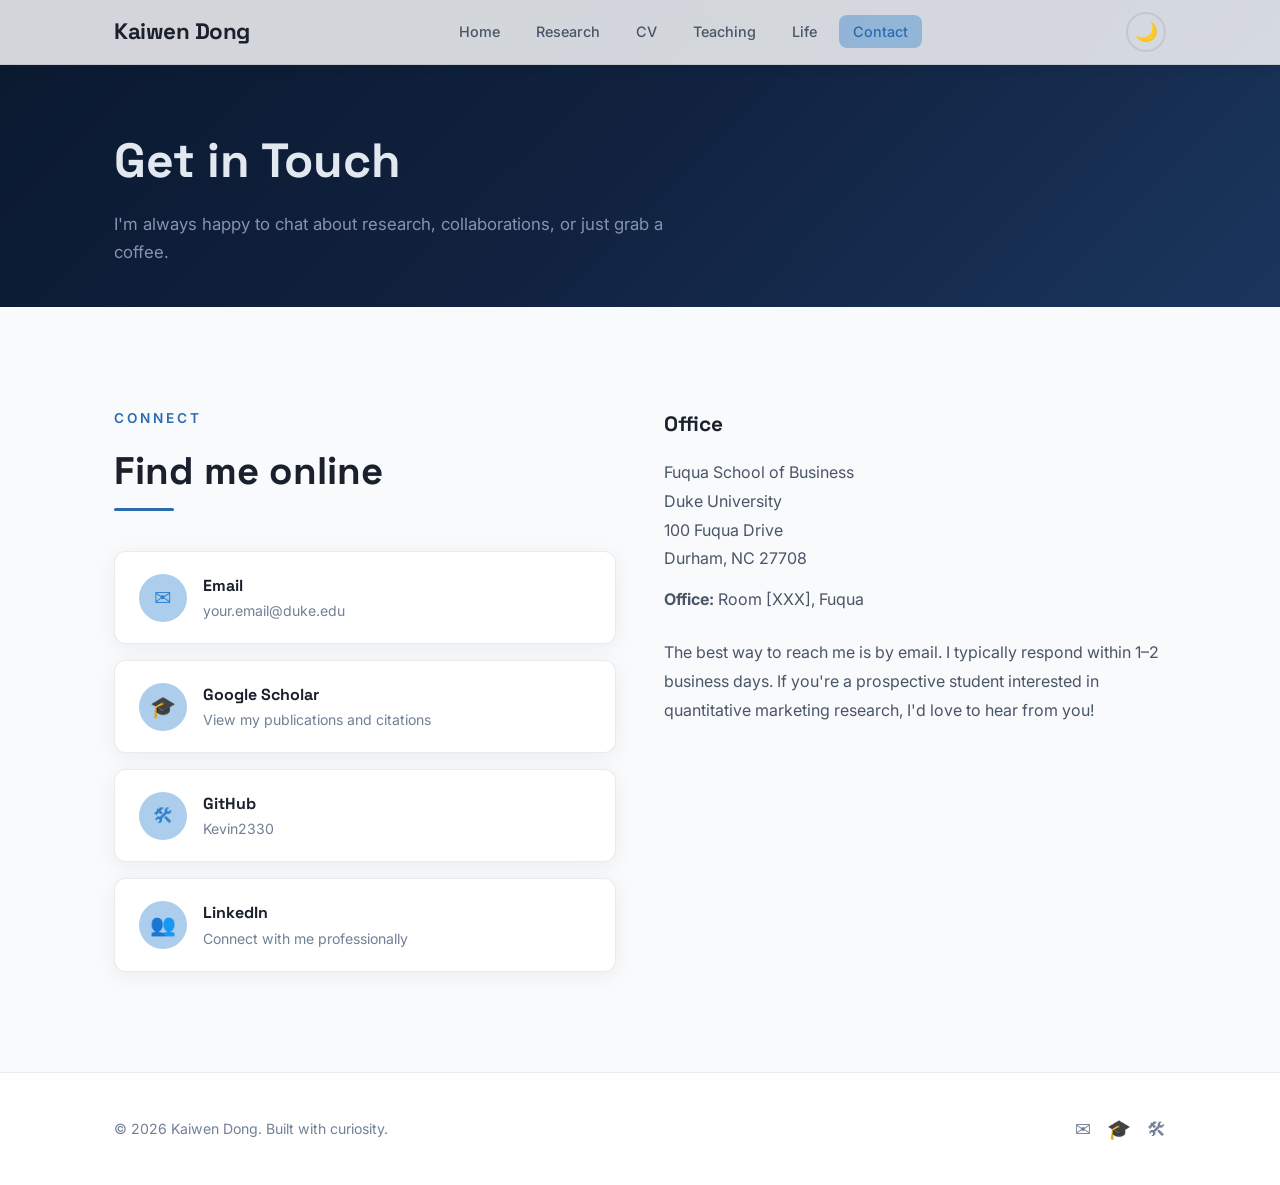
==== contact.html @ fdd67339 "Update name to Kaiwen Dong and add real education history - Replace "Kevin" with "Kaiwen Dong" acros" ====
<!DOCTYPE html>
<html lang="en">
<head>
  <meta charset="UTF-8">
  <meta name="viewport" content="width=device-width, initial-scale=1.0">
  <title>Contact | Kaiwen Dong</title>
  <link rel="preconnect" href="https://fonts.googleapis.com">
  <link rel="preconnect" href="https://fonts.gstatic.com" crossorigin>
  <link href="https://fonts.googleapis.com/css2?family=Inter:wght@400;500;600;700&family=Space+Grotesk:wght@500;600;700&display=swap" rel="stylesheet">
  <link rel="stylesheet" href="css/style.css">
</head>
<body class="page-top">

  <!-- Navigation -->
  <nav class="navbar">
    <div class="container">
      <a href="index.html" class="nav-brand">Kaiwen Dong</a>
      <ul class="nav-links">
        <li><a href="index.html">Home</a></li>
        <li><a href="research.html">Research</a></li>
        <li><a href="cv.html">CV</a></li>
        <li><a href="teaching.html">Teaching</a></li>
        <li><a href="life.html">Life</a></li>
        <li><a href="contact.html">Contact</a></li>
      </ul>
      <button class="theme-toggle" aria-label="Toggle dark mode">🌙</button>
      <button class="nav-hamburger" aria-label="Toggle menu">
        <span></span><span></span><span></span>
      </button>
    </div>
  </nav>

  <!-- Page Hero -->
  <div class="page-hero">
    <div class="container">
      <h1>Get in Touch</h1>
      <p>I'm always happy to chat about research, collaborations, or just grab a coffee.</p>
    </div>
  </div>

  <!-- Contact Content -->
  <section class="section">
    <div class="container">
      <div class="contact-grid">

        <!-- Links -->
        <div>
          <div class="section-header animate-on-scroll">
            <p class="section-label">Connect</p>
            <h2 class="section-title">Find me online</h2>
          </div>

          <ul class="contact-links stagger-children">
            <li>
              <a href="mailto:your.email@duke.edu" class="contact-link animate-on-scroll">
                <span class="contact-icon">&#9993;</span>
                <div class="contact-link-text">
                  <h4>Email</h4>
                  <p>your.email@duke.edu</p>
                </div>
              </a>
            </li>
            <li>
              <a href="https://scholar.google.com/" target="_blank" rel="noopener" class="contact-link animate-on-scroll">
                <span class="contact-icon">&#127891;</span>
                <div class="contact-link-text">
                  <h4>Google Scholar</h4>
                  <p>View my publications and citations</p>
                </div>
              </a>
            </li>
            <li>
              <a href="https://github.com/Kevin2330" target="_blank" rel="noopener" class="contact-link animate-on-scroll">
                <span class="contact-icon">&#128736;</span>
                <div class="contact-link-text">
                  <h4>GitHub</h4>
                  <p>Kevin2330</p>
                </div>
              </a>
            </li>
            <li>
              <a href="https://www.linkedin.com/" target="_blank" rel="noopener" class="contact-link animate-on-scroll">
                <span class="contact-icon">&#128101;</span>
                <div class="contact-link-text">
                  <h4>LinkedIn</h4>
                  <p>Connect with me professionally</p>
                </div>
              </a>
            </li>
          </ul>
        </div>

        <!-- Office Info -->
        <div class="contact-info animate-on-scroll">
          <h3>Office</h3>
          <p>
            Fuqua School of Business<br>
            Duke University<br>
            100 Fuqua Drive<br>
            Durham, NC 27708
          </p>
          <p>
            <strong>Office:</strong> Room [XXX], Fuqua
          </p>
          <p style="margin-top: 24px;">
            The best way to reach me is by email. I typically
            respond within 1&ndash;2 business days. If you're a prospective
            student interested in quantitative marketing research,
            I'd love to hear from you!
          </p>
        </div>

      </div>
    </div>
  </section>

  <!-- Footer -->
  <footer class="footer">
    <div class="container">
      <p class="footer-text">&copy; 2026 Kaiwen Dong. Built with curiosity.</p>
      <div class="footer-socials">
        <a href="mailto:your.email@duke.edu" aria-label="Email">&#9993;</a>
        <a href="https://scholar.google.com/" target="_blank" rel="noopener" aria-label="Google Scholar">&#127891;</a>
        <a href="https://github.com/Kevin2330" target="_blank" rel="noopener" aria-label="GitHub">&#128736;</a>
      </div>
    </div>
  </footer>

  <script src="js/main.js"></script>
</body>
</html>
---- css/style.css ----
/* ═══════════════════════════════════════════════
   Kevin's Personal Website — Style System
   ═══════════════════════════════════════════════ */

/* ── Reset ── */
*, *::before, *::after { margin: 0; padding: 0; box-sizing: border-box; }

/* ── Light Theme (default) ── */
:root {
  --bg-primary: #f8fafc;
  --bg-secondary: #ffffff;
  --bg-card: #ffffff;
  --bg-hero: linear-gradient(135deg, #0a192f 0%, #112240 50%, #1a365d 100%);
  --bg-nav: rgba(255, 255, 255, 0.82);
  --text-primary: #1a202c;
  --text-secondary: #4a5568;
  --text-muted: #718096;
  --accent: #2b6cb0;
  --accent-bright: #3182ce;
  --accent-glow: rgba(49, 130, 206, 0.4);
  --accent-teal: #38b2ac;
  --border: rgba(0, 0, 0, 0.08);
  --shadow-sm: 0 1px 3px rgba(0,0,0,0.06);
  --shadow-md: 0 4px 14px rgba(0,0,0,0.08);
  --shadow-lg: 0 10px 40px rgba(0,0,0,0.1);
  --shadow-card: 0 4px 20px rgba(0,0,0,0.06);
  --nav-shadow: 0 1px 12px rgba(0,0,0,0.06);
  --radius: 12px;
  --radius-sm: 8px;
  --font-sans: 'Inter', system-ui, -apple-system, sans-serif;
  --font-heading: 'Space Grotesk', 'Inter', sans-serif;
  --max-width: 1100px;
  --transition: 0.3s cubic-bezier(0.4, 0, 0.2, 1);
}

/* ── Dark Theme ── */
[data-theme="dark"] {
  --bg-primary: #0a192f;
  --bg-secondary: #112240;
  --bg-card: #1a2744;
  --bg-hero: linear-gradient(135deg, #020c1b 0%, #0a192f 50%, #112240 100%);
  --bg-nav: rgba(10, 25, 47, 0.88);
  --text-primary: #ccd6f6;
  --text-secondary: #8892b0;
  --text-muted: #5a6a8a;
  --accent: #64ffda;
  --accent-bright: #64ffda;
  --accent-glow: rgba(100, 255, 218, 0.15);
  --accent-teal: #64ffda;
  --border: rgba(255, 255, 255, 0.08);
  --shadow-sm: 0 1px 3px rgba(0,0,0,0.3);
  --shadow-md: 0 4px 14px rgba(0,0,0,0.4);
  --shadow-lg: 0 10px 40px rgba(0,0,0,0.5);
  --shadow-card: 0 4px 20px rgba(0,0,0,0.3);
  --nav-shadow: 0 1px 12px rgba(0,0,0,0.3);
}

/* ── Base ── */
html { scroll-behavior: smooth; }

body {
  font-family: var(--font-sans);
  color: var(--text-primary);
  background: var(--bg-primary);
  line-height: 1.7;
  font-size: 16px;
  transition: background var(--transition), color var(--transition);
  overflow-x: hidden;
}

a { color: var(--accent-bright); text-decoration: none; transition: color var(--transition); }
a:hover { color: var(--accent-teal); }

img { max-width: 100%; display: block; }

.container {
  max-width: var(--max-width);
  margin: 0 auto;
  padding: 0 24px;
}

/* ── Navbar (Glassmorphism) ── */
.navbar {
  position: fixed;
  top: 0;
  left: 0;
  right: 0;
  z-index: 1000;
  background: var(--bg-nav);
  backdrop-filter: blur(20px);
  -webkit-backdrop-filter: blur(20px);
  border-bottom: 1px solid var(--border);
  box-shadow: var(--nav-shadow);
  transition: background var(--transition), box-shadow var(--transition);
}

.navbar .container {
  display: flex;
  align-items: center;
  justify-content: space-between;
  height: 64px;
}

.nav-brand {
  font-family: var(--font-heading);
  font-size: 1.4rem;
  font-weight: 700;
  color: var(--text-primary);
  letter-spacing: -0.5px;
}
.nav-brand:hover { color: var(--accent); text-decoration: none; }

.nav-links {
  list-style: none;
  display: flex;
  align-items: center;
  gap: 8px;
}

.nav-links a {
  color: var(--text-secondary);
  font-size: 0.9rem;
  font-weight: 500;
  padding: 8px 14px;
  border-radius: var(--radius-sm);
  transition: all var(--transition);
  position: relative;
}

.nav-links a:hover,
.nav-links a.active {
  color: var(--accent);
  background: var(--accent-glow);
  text-decoration: none;
}

/* Dark mode toggle */
.theme-toggle {
  background: none;
  border: 2px solid var(--border);
  color: var(--text-secondary);
  cursor: pointer;
  width: 40px;
  height: 40px;
  border-radius: 50%;
  display: flex;
  align-items: center;
  justify-content: center;
  font-size: 1.15rem;
  transition: all var(--transition);
  margin-left: 8px;
}
.theme-toggle:hover {
  border-color: var(--accent);
  color: var(--accent);
  transform: rotate(30deg);
}

/* Hamburger */
.nav-hamburger {
  display: none;
  background: none;
  border: none;
  cursor: pointer;
  flex-direction: column;
  gap: 5px;
  padding: 8px;
}
.nav-hamburger span {
  display: block;
  width: 24px;
  height: 2.5px;
  background: var(--text-primary);
  border-radius: 2px;
  transition: all var(--transition);
}
.nav-hamburger.open span:nth-child(1) { transform: rotate(45deg) translate(5px, 5px); }
.nav-hamburger.open span:nth-child(2) { opacity: 0; }
.nav-hamburger.open span:nth-child(3) { transform: rotate(-45deg) translate(5px, -5px); }

/* ── Hero Section ── */
.hero {
  min-height: 100vh;
  display: flex;
  align-items: center;
  background: var(--bg-hero);
  position: relative;
  overflow: hidden;
  padding-top: 64px;
}

.hero::before {
  content: '';
  position: absolute;
  inset: 0;
  background:
    radial-gradient(ellipse 600px 600px at 20% 50%, rgba(100,255,218,0.07) 0%, transparent 70%),
    radial-gradient(ellipse 400px 400px at 80% 20%, rgba(49,130,206,0.1) 0%, transparent 70%);
  animation: heroGlow 8s ease-in-out infinite alternate;
}

@keyframes heroGlow {
  0% { opacity: 0.6; transform: scale(1); }
  100% { opacity: 1; transform: scale(1.05); }
}

/* Floating particles */
.hero-particles {
  position: absolute;
  inset: 0;
  overflow: hidden;
  pointer-events: none;
}
.hero-particles span {
  position: absolute;
  width: 3px;
  height: 3px;
  background: rgba(100, 255, 218, 0.3);
  border-radius: 50%;
  animation: float linear infinite;
}
.hero-particles span:nth-child(1) { left: 10%; animation-duration: 12s; animation-delay: 0s; }
.hero-particles span:nth-child(2) { left: 25%; animation-duration: 15s; animation-delay: 2s; }
.hero-particles span:nth-child(3) { left: 40%; animation-duration: 10s; animation-delay: 4s; }
.hero-particles span:nth-child(4) { left: 55%; animation-duration: 14s; animation-delay: 1s; }
.hero-particles span:nth-child(5) { left: 70%; animation-duration: 11s; animation-delay: 3s; }
.hero-particles span:nth-child(6) { left: 85%; animation-duration: 13s; animation-delay: 5s; }

@keyframes float {
  0% { transform: translateY(100vh) scale(0); opacity: 0; }
  10% { opacity: 1; }
  90% { opacity: 1; }
  100% { transform: translateY(-10vh) scale(1); opacity: 0; }
}

.hero-content {
  display: flex;
  align-items: center;
  gap: 60px;
  position: relative;
  z-index: 2;
  padding: 40px 0;
}

.hero-text { flex: 1; }

.hero-greeting {
  font-family: var(--font-sans);
  font-size: 1.05rem;
  color: var(--accent-teal);
  font-weight: 500;
  margin-bottom: 12px;
  opacity: 0;
  animation: fadeInUp 0.6s ease forwards 0.2s;
}

.hero h1 {
  font-family: var(--font-heading);
  font-size: clamp(2.5rem, 5vw, 4rem);
  font-weight: 700;
  color: #e2e8f0;
  line-height: 1.1;
  margin-bottom: 8px;
  opacity: 0;
  animation: fadeInUp 0.6s ease forwards 0.4s;
}

.hero-tagline {
  font-size: clamp(1rem, 2vw, 1.3rem);
  color: #8892b0;
  margin-bottom: 8px;
  font-weight: 500;
  opacity: 0;
  animation: fadeInUp 0.6s ease forwards 0.6s;
}

.hero-personality {
  font-size: 0.95rem;
  color: #5a7a9a;
  margin-bottom: 24px;
  opacity: 0;
  animation: fadeInUp 0.6s ease forwards 0.7s;
}

.hero-bio {
  font-size: 1.05rem;
  color: #8892b0;
  max-width: 540px;
  margin-bottom: 32px;
  opacity: 0;
  animation: fadeInUp 0.6s ease forwards 0.8s;
}

.hero-buttons {
  display: flex;
  gap: 16px;
  flex-wrap: wrap;
  opacity: 0;
  animation: fadeInUp 0.6s ease forwards 1s;
}

@keyframes fadeInUp {
  from { opacity: 0; transform: translateY(24px); }
  to { opacity: 1; transform: translateY(0); }
}

/* Hero photo */
.hero-photo {
  flex-shrink: 0;
  opacity: 0;
  animation: fadeInUp 0.6s ease forwards 0.8s;
}

.photo-frame {
  width: 260px;
  height: 260px;
  border-radius: 50%;
  padding: 4px;
  background: linear-gradient(135deg, var(--accent-teal), var(--accent));
  box-shadow: 0 0 40px rgba(100,255,218,0.15);
  transition: transform var(--transition), box-shadow var(--transition);
}
.photo-frame:hover {
  transform: scale(1.03);
  box-shadow: 0 0 60px rgba(100,255,218,0.25);
}

.photo-placeholder {
  width: 100%;
  height: 100%;
  border-radius: 50%;
  background: #1a2744;
  display: flex;
  align-items: center;
  justify-content: center;
  color: #5a7a9a;
  font-size: 0.9rem;
  font-weight: 500;
  overflow: hidden;
}
.photo-placeholder img {
  width: 100%;
  height: 100%;
  object-fit: cover;
  border-radius: 50%;
}

/* ── Buttons ── */
.btn {
  display: inline-flex;
  align-items: center;
  gap: 8px;
  padding: 12px 28px;
  font-family: var(--font-sans);
  font-size: 0.9rem;
  font-weight: 600;
  border-radius: var(--radius-sm);
  border: 2px solid transparent;
  cursor: pointer;
  transition: all var(--transition);
  text-decoration: none;
}
.btn:hover { text-decoration: none; }

.btn-primary {
  background: var(--accent);
  color: #0a192f;
  border-color: var(--accent);
}
.btn-primary:hover {
  background: transparent;
  color: var(--accent);
  transform: translateY(-2px);
  box-shadow: 0 4px 20px var(--accent-glow);
}

.btn-outline {
  background: transparent;
  color: var(--accent);
  border-color: var(--accent);
}
.btn-outline:hover {
  background: var(--accent-glow);
  transform: translateY(-2px);
  color: var(--accent);
}

/* ── Section Layout ── */
.section {
  padding: 100px 0;
}

.section-header {
  margin-bottom: 48px;
}

.section-label {
  font-family: var(--font-sans);
  font-size: 0.85rem;
  font-weight: 600;
  color: var(--accent);
  text-transform: uppercase;
  letter-spacing: 3px;
  margin-bottom: 8px;
}

.section-title {
  font-family: var(--font-heading);
  font-size: clamp(1.8rem, 3vw, 2.4rem);
  font-weight: 700;
  color: var(--text-primary);
  position: relative;
  display: inline-block;
}

.section-title::after {
  content: '';
  position: absolute;
  bottom: -8px;
  left: 0;
  width: 60px;
  height: 3px;
  background: var(--accent);
  border-radius: 2px;
}

.section-alt {
  background: var(--bg-secondary);
}

/* ── About Section (Home page below fold) ── */
.about-grid {
  display: grid;
  grid-template-columns: 1.2fr 1fr;
  gap: 48px;
  align-items: start;
}

.about-text p {
  color: var(--text-secondary);
  margin-bottom: 16px;
  font-size: 1.02rem;
}

.fun-facts {
  background: var(--bg-card);
  border: 1px solid var(--border);
  border-radius: var(--radius);
  padding: 32px;
  box-shadow: var(--shadow-card);
}

.fun-facts h3 {
  font-family: var(--font-heading);
  font-size: 1.2rem;
  margin-bottom: 20px;
  color: var(--text-primary);
}

.fact-item {
  display: flex;
  align-items: center;
  gap: 12px;
  padding: 10px 0;
  border-bottom: 1px solid var(--border);
  color: var(--text-secondary);
  font-size: 0.95rem;
}
.fact-item:last-child { border-bottom: none; }
.fact-icon {
  font-size: 1.3rem;
  width: 32px;
  text-align: center;
}

/* ── Research Cards ── */
.research-section { margin-bottom: 48px; }

.research-section h3 {
  font-family: var(--font-heading);
  font-size: 1.3rem;
  color: var(--text-primary);
  margin-bottom: 24px;
  padding-left: 16px;
  border-left: 3px solid var(--accent);
}

.paper-card {
  background: var(--bg-card);
  border: 1px solid var(--border);
  border-radius: var(--radius);
  padding: 28px;
  margin-bottom: 20px;
  box-shadow: var(--shadow-card);
  transition: all var(--transition);
  position: relative;
  overflow: hidden;
}

.paper-card::before {
  content: '';
  position: absolute;
  top: 0;
  left: 0;
  width: 3px;
  height: 100%;
  background: var(--accent);
  transform: scaleY(0);
  transition: transform var(--transition);
}

.paper-card:hover {
  transform: translateY(-4px);
  box-shadow: var(--shadow-lg);
}
.paper-card:hover::before {
  transform: scaleY(1);
}

.paper-title {
  font-family: var(--font-heading);
  font-size: 1.1rem;
  font-weight: 600;
  color: var(--text-primary);
  margin-bottom: 6px;
}

.paper-authors {
  font-size: 0.9rem;
  color: var(--text-muted);
  font-style: italic;
  margin-bottom: 12px;
}

.paper-abstract {
  font-size: 0.92rem;
  color: var(--text-secondary);
  line-height: 1.6;
  max-height: 0;
  overflow: hidden;
  transition: max-height 0.4s ease, margin 0.3s ease;
}
.paper-abstract.expanded {
  max-height: 500px;
  margin-bottom: 16px;
}

.paper-toggle {
  background: none;
  border: none;
  color: var(--accent);
  font-size: 0.85rem;
  font-weight: 600;
  cursor: pointer;
  padding: 4px 0;
  transition: color var(--transition);
  font-family: var(--font-sans);
}
.paper-toggle:hover { color: var(--accent-teal); }

.paper-links {
  display: flex;
  gap: 12px;
  margin-top: 12px;
}

.paper-link {
  font-size: 0.82rem;
  font-weight: 600;
  color: var(--accent);
  padding: 4px 12px;
  border: 1px solid var(--accent);
  border-radius: 20px;
  transition: all var(--transition);
}
.paper-link:hover {
  background: var(--accent);
  color: #0a192f;
  text-decoration: none;
}

/* ── CV Page ── */
.cv-header {
  text-align: center;
  margin-bottom: 48px;
}

.cv-download-btn {
  display: inline-flex;
  align-items: center;
  gap: 10px;
  padding: 14px 36px;
  font-size: 1rem;
}

.cv-embed {
  width: 100%;
  height: 80vh;
  border: 1px solid var(--border);
  border-radius: var(--radius);
  box-shadow: var(--shadow-md);
  margin-bottom: 48px;
}

.cv-timeline {
  position: relative;
  padding-left: 32px;
}

.cv-timeline::before {
  content: '';
  position: absolute;
  left: 7px;
  top: 0;
  bottom: 0;
  width: 2px;
  background: var(--border);
}

.timeline-item {
  position: relative;
  margin-bottom: 32px;
}

.timeline-item::before {
  content: '';
  position: absolute;
  left: -29px;
  top: 6px;
  width: 12px;
  height: 12px;
  background: var(--accent);
  border-radius: 50%;
  border: 2px solid var(--bg-primary);
}

.timeline-year {
  font-size: 0.85rem;
  font-weight: 600;
  color: var(--accent);
  margin-bottom: 4px;
}

.timeline-title {
  font-family: var(--font-heading);
  font-size: 1.1rem;
  font-weight: 600;
  color: var(--text-primary);
}

.timeline-subtitle {
  font-size: 0.95rem;
  color: var(--text-secondary);
}

/* ── Teaching Cards ── */
.teaching-grid {
  display: grid;
  grid-template-columns: repeat(auto-fill, minmax(320px, 1fr));
  gap: 24px;
}

.teaching-card {
  background: var(--bg-card);
  border: 1px solid var(--border);
  border-radius: var(--radius);
  padding: 28px;
  box-shadow: var(--shadow-card);
  transition: all var(--transition);
}

.teaching-card:hover {
  transform: translateY(-4px);
  box-shadow: var(--shadow-lg);
  border-color: var(--accent);
}

.teaching-card h3 {
  font-family: var(--font-heading);
  font-size: 1.1rem;
  color: var(--text-primary);
  margin-bottom: 4px;
}

.teaching-code {
  font-size: 0.85rem;
  color: var(--accent);
  font-weight: 600;
  margin-bottom: 8px;
}

.teaching-role {
  font-size: 0.9rem;
  color: var(--text-secondary);
  margin-bottom: 8px;
}

.teaching-desc {
  font-size: 0.9rem;
  color: var(--text-muted);
}

/* ── Life Gallery ── */
.gallery-filters {
  display: flex;
  gap: 8px;
  margin-bottom: 32px;
  flex-wrap: wrap;
}

.filter-btn {
  padding: 8px 20px;
  border: 2px solid var(--border);
  border-radius: 24px;
  background: transparent;
  color: var(--text-secondary);
  font-family: var(--font-sans);
  font-size: 0.88rem;
  font-weight: 500;
  cursor: pointer;
  transition: all var(--transition);
}

.filter-btn:hover,
.filter-btn.active {
  border-color: var(--accent);
  color: var(--accent);
  background: var(--accent-glow);
}

.gallery-grid {
  display: grid;
  grid-template-columns: repeat(auto-fill, minmax(280px, 1fr));
  gap: 20px;
}

.gallery-item {
  border-radius: var(--radius);
  overflow: hidden;
  cursor: pointer;
  position: relative;
  background: var(--bg-card);
  border: 1px solid var(--border);
  box-shadow: var(--shadow-card);
  transition: all var(--transition);
}

.gallery-item:hover {
  transform: translateY(-6px) scale(1.01);
  box-shadow: var(--shadow-lg);
}

.gallery-img {
  width: 100%;
  aspect-ratio: 1;
  object-fit: cover;
  transition: transform 0.5s ease;
}

/* Placeholder gradient images */
.gallery-placeholder {
  width: 100%;
  aspect-ratio: 1;
  display: flex;
  align-items: center;
  justify-content: center;
  font-size: 2.5rem;
  color: rgba(255,255,255,0.7);
}
.gallery-placeholder.travel { background: linear-gradient(135deg, #667eea, #764ba2); }
.gallery-placeholder.food { background: linear-gradient(135deg, #f093fb, #f5576c); }
.gallery-placeholder.hobbies { background: linear-gradient(135deg, #4facfe, #00f2fe); }
.gallery-placeholder.misc { background: linear-gradient(135deg, #43e97b, #38f9d7); }

.gallery-item:hover .gallery-img,
.gallery-item:hover .gallery-placeholder {
  transform: scale(1.05);
}

.gallery-caption {
  padding: 16px;
}

.gallery-caption h4 {
  font-family: var(--font-heading);
  font-size: 0.95rem;
  color: var(--text-primary);
  margin-bottom: 4px;
}

.gallery-caption p {
  font-size: 0.85rem;
  color: var(--text-muted);
}

.gallery-tag {
  display: inline-block;
  font-size: 0.72rem;
  font-weight: 600;
  color: var(--accent);
  background: var(--accent-glow);
  padding: 2px 10px;
  border-radius: 12px;
  margin-top: 8px;
  text-transform: uppercase;
  letter-spacing: 0.5px;
}

/* Lightbox */
.lightbox {
  position: fixed;
  inset: 0;
  background: rgba(0,0,0,0.92);
  z-index: 2000;
  display: none;
  align-items: center;
  justify-content: center;
  opacity: 0;
  transition: opacity 0.3s ease;
  cursor: pointer;
  backdrop-filter: blur(8px);
}
.lightbox.active {
  display: flex;
  opacity: 1;
}
.lightbox-content {
  max-width: 90vw;
  max-height: 85vh;
  position: relative;
  cursor: default;
}
.lightbox-content img,
.lightbox-content .gallery-placeholder {
  max-width: 90vw;
  max-height: 80vh;
  border-radius: var(--radius);
  object-fit: contain;
}
.lightbox-caption {
  text-align: center;
  color: #ccd6f6;
  padding: 16px;
  font-size: 1rem;
}
.lightbox-close {
  position: absolute;
  top: 20px;
  right: 24px;
  background: none;
  border: none;
  color: #ccd6f6;
  font-size: 2rem;
  cursor: pointer;
  z-index: 2001;
  transition: color var(--transition);
  line-height: 1;
}
.lightbox-close:hover { color: var(--accent); }

/* ── Contact Page ── */
.contact-grid {
  display: grid;
  grid-template-columns: 1fr 1fr;
  gap: 48px;
  align-items: start;
}

.contact-links {
  list-style: none;
  display: flex;
  flex-direction: column;
  gap: 16px;
}

.contact-link {
  display: flex;
  align-items: center;
  gap: 16px;
  padding: 20px 24px;
  background: var(--bg-card);
  border: 1px solid var(--border);
  border-radius: var(--radius);
  transition: all var(--transition);
  box-shadow: var(--shadow-card);
}

.contact-link:hover {
  transform: translateX(8px);
  border-color: var(--accent);
  box-shadow: var(--shadow-md);
  text-decoration: none;
}

.contact-icon {
  width: 48px;
  height: 48px;
  background: var(--accent-glow);
  border-radius: 50%;
  display: flex;
  align-items: center;
  justify-content: center;
  font-size: 1.3rem;
  flex-shrink: 0;
}

.contact-link-text h4 {
  font-family: var(--font-heading);
  font-size: 1rem;
  color: var(--text-primary);
}

.contact-link-text p {
  font-size: 0.88rem;
  color: var(--text-muted);
}

.contact-info h3 {
  font-family: var(--font-heading);
  font-size: 1.3rem;
  color: var(--text-primary);
  margin-bottom: 16px;
}

.contact-info p {
  color: var(--text-secondary);
  margin-bottom: 12px;
  line-height: 1.8;
}

/* ── Footer ── */
.footer {
  padding: 40px 0;
  border-top: 1px solid var(--border);
  background: var(--bg-secondary);
}

.footer .container {
  display: flex;
  justify-content: space-between;
  align-items: center;
}

.footer-text {
  font-size: 0.88rem;
  color: var(--text-muted);
}

.footer-socials {
  display: flex;
  gap: 16px;
}

.footer-socials a {
  color: var(--text-muted);
  font-size: 1.2rem;
  transition: all var(--transition);
}
.footer-socials a:hover {
  color: var(--accent);
  transform: translateY(-2px);
}

/* ── Scroll Animations ── */
.animate-on-scroll {
  opacity: 0;
  transform: translateY(30px);
  transition: opacity 0.7s ease, transform 0.7s ease;
}
.animate-on-scroll.visible {
  opacity: 1;
  transform: translateY(0);
}

/* Stagger children */
.stagger-children .animate-on-scroll:nth-child(1) { transition-delay: 0s; }
.stagger-children .animate-on-scroll:nth-child(2) { transition-delay: 0.1s; }
.stagger-children .animate-on-scroll:nth-child(3) { transition-delay: 0.2s; }
.stagger-children .animate-on-scroll:nth-child(4) { transition-delay: 0.3s; }
.stagger-children .animate-on-scroll:nth-child(5) { transition-delay: 0.4s; }
.stagger-children .animate-on-scroll:nth-child(6) { transition-delay: 0.5s; }
.stagger-children .animate-on-scroll:nth-child(7) { transition-delay: 0.6s; }
.stagger-children .animate-on-scroll:nth-child(8) { transition-delay: 0.7s; }

/* ── Page Top Padding (for fixed nav) ── */
.page-top {
  padding-top: 64px;
}

/* ── Page Hero (non-home pages) ── */
.page-hero {
  padding: 80px 0 40px;
  background: var(--bg-hero);
  margin-top: -64px;
  padding-top: 120px;
}

.page-hero h1 {
  font-family: var(--font-heading);
  font-size: clamp(2rem, 4vw, 3rem);
  color: #e2e8f0;
  margin-bottom: 8px;
}

.page-hero p {
  color: #8892b0;
  font-size: 1.05rem;
  max-width: 600px;
}

/* ── Responsive ── */
@media (max-width: 768px) {
  .nav-links {
    position: fixed;
    top: 64px;
    left: 0;
    right: 0;
    background: var(--bg-nav);
    backdrop-filter: blur(20px);
    -webkit-backdrop-filter: blur(20px);
    flex-direction: column;
    padding: 16px 24px;
    gap: 4px;
    border-bottom: 1px solid var(--border);
    transform: translateY(-120%);
    transition: transform var(--transition);
    box-shadow: var(--shadow-md);
  }

  .nav-links.open {
    transform: translateY(0);
  }

  .nav-hamburger {
    display: flex;
  }

  .hero-content {
    flex-direction: column-reverse;
    text-align: center;
    gap: 32px;
    padding: 24px 0;
  }

  .hero-bio { margin-left: auto; margin-right: auto; }
  .hero-buttons { justify-content: center; }

  .photo-frame {
    width: 180px;
    height: 180px;
  }

  .about-grid {
    grid-template-columns: 1fr;
    gap: 32px;
  }

  .contact-grid {
    grid-template-columns: 1fr;
    gap: 32px;
  }

  .gallery-grid {
    grid-template-columns: repeat(auto-fill, minmax(240px, 1fr));
  }

  .teaching-grid {
    grid-template-columns: 1fr;
  }

  .footer .container {
    flex-direction: column;
    gap: 16px;
    text-align: center;
  }

  .section {
    padding: 60px 0;
  }

  .page-hero {
    padding-top: 100px;
    padding-bottom: 32px;
  }
}

@media (max-width: 480px) {
  .hero h1 { font-size: 2rem; }
  .gallery-grid { grid-template-columns: 1fr; }
}
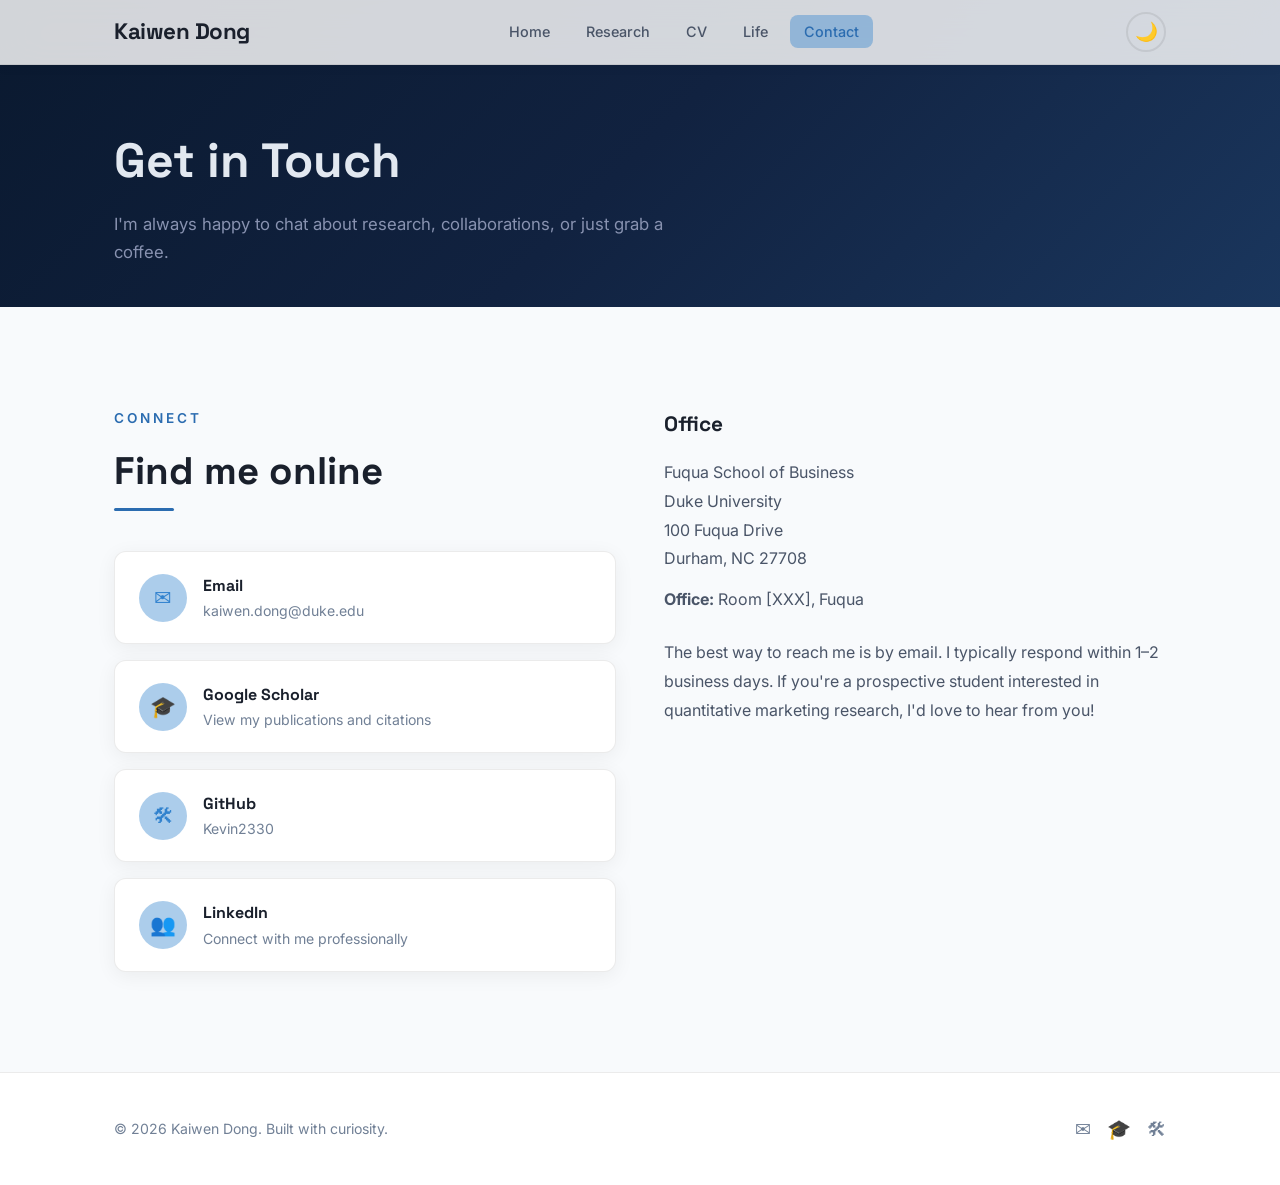
==== commit b23d88f5: "Update content: profile photo, research bio, contact info, remove teaching - Add profile.jpg and wir" ====
--- a/contact.html
+++ b/contact.html
@@ -19,8 +19,7 @@
         <li><a href="index.html">Home</a></li>
         <li><a href="research.html">Research</a></li>
         <li><a href="cv.html">CV</a></li>
-        <li><a href="teaching.html">Teaching</a></li>
-        <li><a href="life.html">Life</a></li>
+<li><a href="life.html">Life</a></li>
         <li><a href="contact.html">Contact</a></li>
       </ul>
       <button class="theme-toggle" aria-label="Toggle dark mode">🌙</button>
@@ -52,11 +51,11 @@
 
           <ul class="contact-links stagger-children">
             <li>
-              <a href="mailto:your.email@duke.edu" class="contact-link animate-on-scroll">
+              <a href="mailto:kaiwen.dong@duke.edu" class="contact-link animate-on-scroll">
                 <span class="contact-icon">&#9993;</span>
                 <div class="contact-link-text">
                   <h4>Email</h4>
-                  <p>your.email@duke.edu</p>
+                  <p>kaiwen.dong@duke.edu</p>
                 </div>
               </a>
             </li>
@@ -79,7 +78,7 @@
               </a>
             </li>
             <li>
-              <a href="https://www.linkedin.com/" target="_blank" rel="noopener" class="contact-link animate-on-scroll">
+              <a href="https://www.linkedin.com/in/kaiwendong/" target="_blank" rel="noopener" class="contact-link animate-on-scroll">
                 <span class="contact-icon">&#128101;</span>
                 <div class="contact-link-text">
                   <h4>LinkedIn</h4>
@@ -119,7 +118,7 @@
     <div class="container">
       <p class="footer-text">&copy; 2026 Kaiwen Dong. Built with curiosity.</p>
       <div class="footer-socials">
-        <a href="mailto:your.email@duke.edu" aria-label="Email">&#9993;</a>
+        <a href="mailto:kaiwen.dong@duke.edu" aria-label="Email">&#9993;</a>
         <a href="https://scholar.google.com/" target="_blank" rel="noopener" aria-label="Google Scholar">&#127891;</a>
         <a href="https://github.com/Kevin2330" target="_blank" rel="noopener" aria-label="GitHub">&#128736;</a>
       </div>
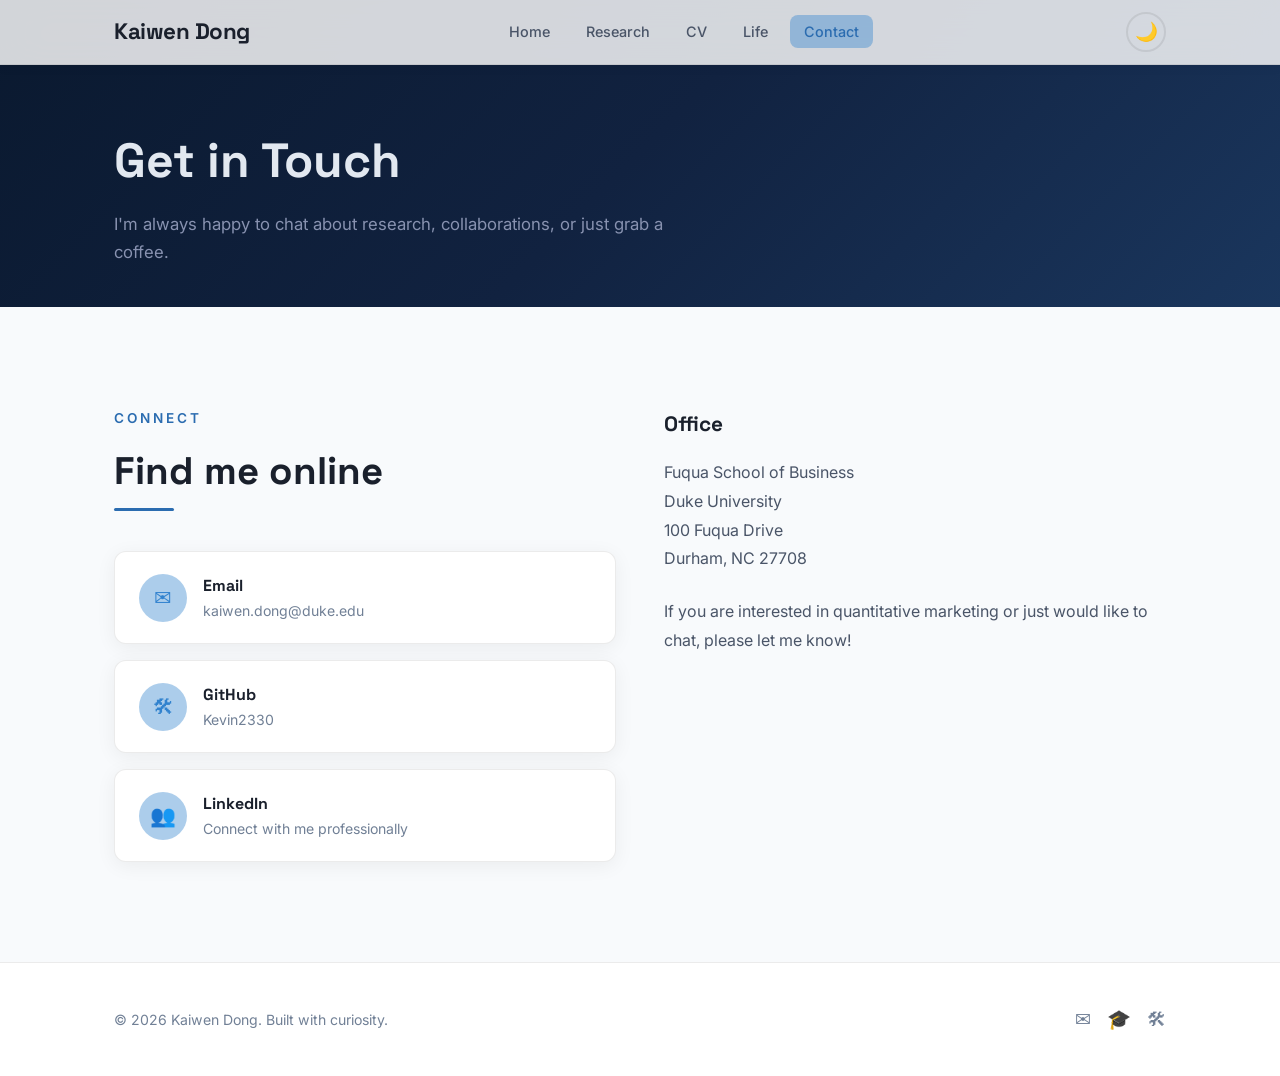
==== commit 0ec8183e: "Update research and contact pages with real content Research: replace placeholder papers with real w" ====
--- a/contact.html
+++ b/contact.html
@@ -59,16 +59,7 @@
                 </div>
               </a>
             </li>
-            <li>
-              <a href="https://scholar.google.com/" target="_blank" rel="noopener" class="contact-link animate-on-scroll">
-                <span class="contact-icon">&#127891;</span>
-                <div class="contact-link-text">
-                  <h4>Google Scholar</h4>
-                  <p>View my publications and citations</p>
-                </div>
-              </a>
-            </li>
-            <li>
+<li>
               <a href="https://github.com/Kevin2330" target="_blank" rel="noopener" class="contact-link animate-on-scroll">
                 <span class="contact-icon">&#128736;</span>
                 <div class="contact-link-text">
@@ -98,14 +89,9 @@
             100 Fuqua Drive<br>
             Durham, NC 27708
           </p>
-          <p>
-            <strong>Office:</strong> Room [XXX], Fuqua
-          </p>
           <p style="margin-top: 24px;">
-            The best way to reach me is by email. I typically
-            respond within 1&ndash;2 business days. If you're a prospective
-            student interested in quantitative marketing research,
-            I'd love to hear from you!
+            If you are interested in quantitative marketing or just would like to chat,
+            please let me know!
           </p>
         </div>
 
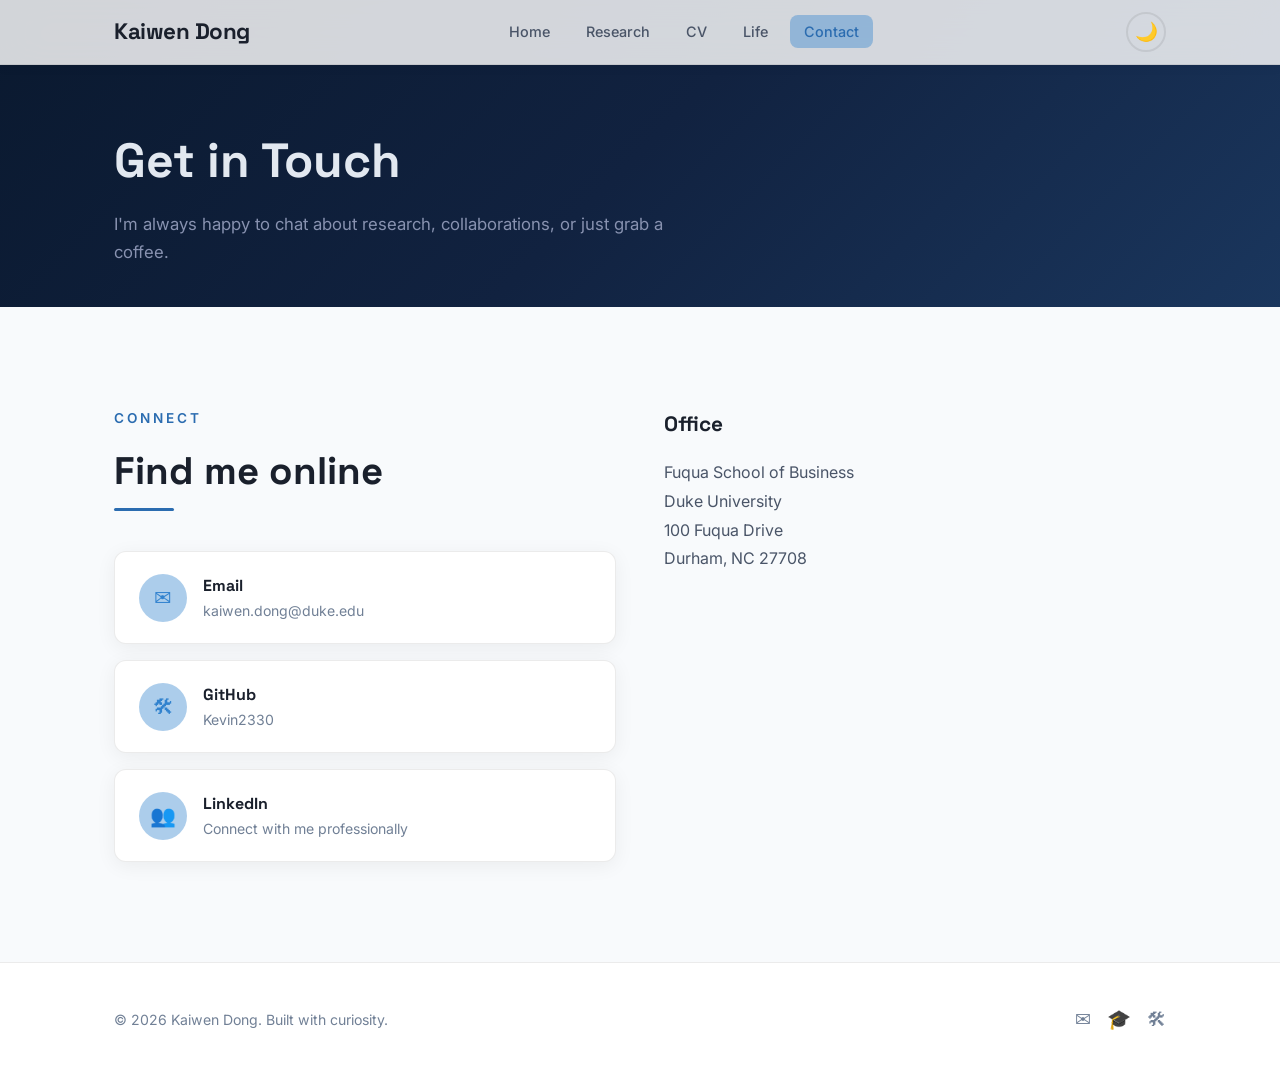
==== commit ba871852: "Remove chat invitation text from contact page Co-Authored-By: Claude Opus 4.6 (1M context) <noreply@" ====
--- a/contact.html
+++ b/contact.html
@@ -89,10 +89,6 @@
             100 Fuqua Drive<br>
             Durham, NC 27708
           </p>
-          <p style="margin-top: 24px;">
-            If you are interested in quantitative marketing or just would like to chat,
-            please let me know!
-          </p>
         </div>
 
       </div>
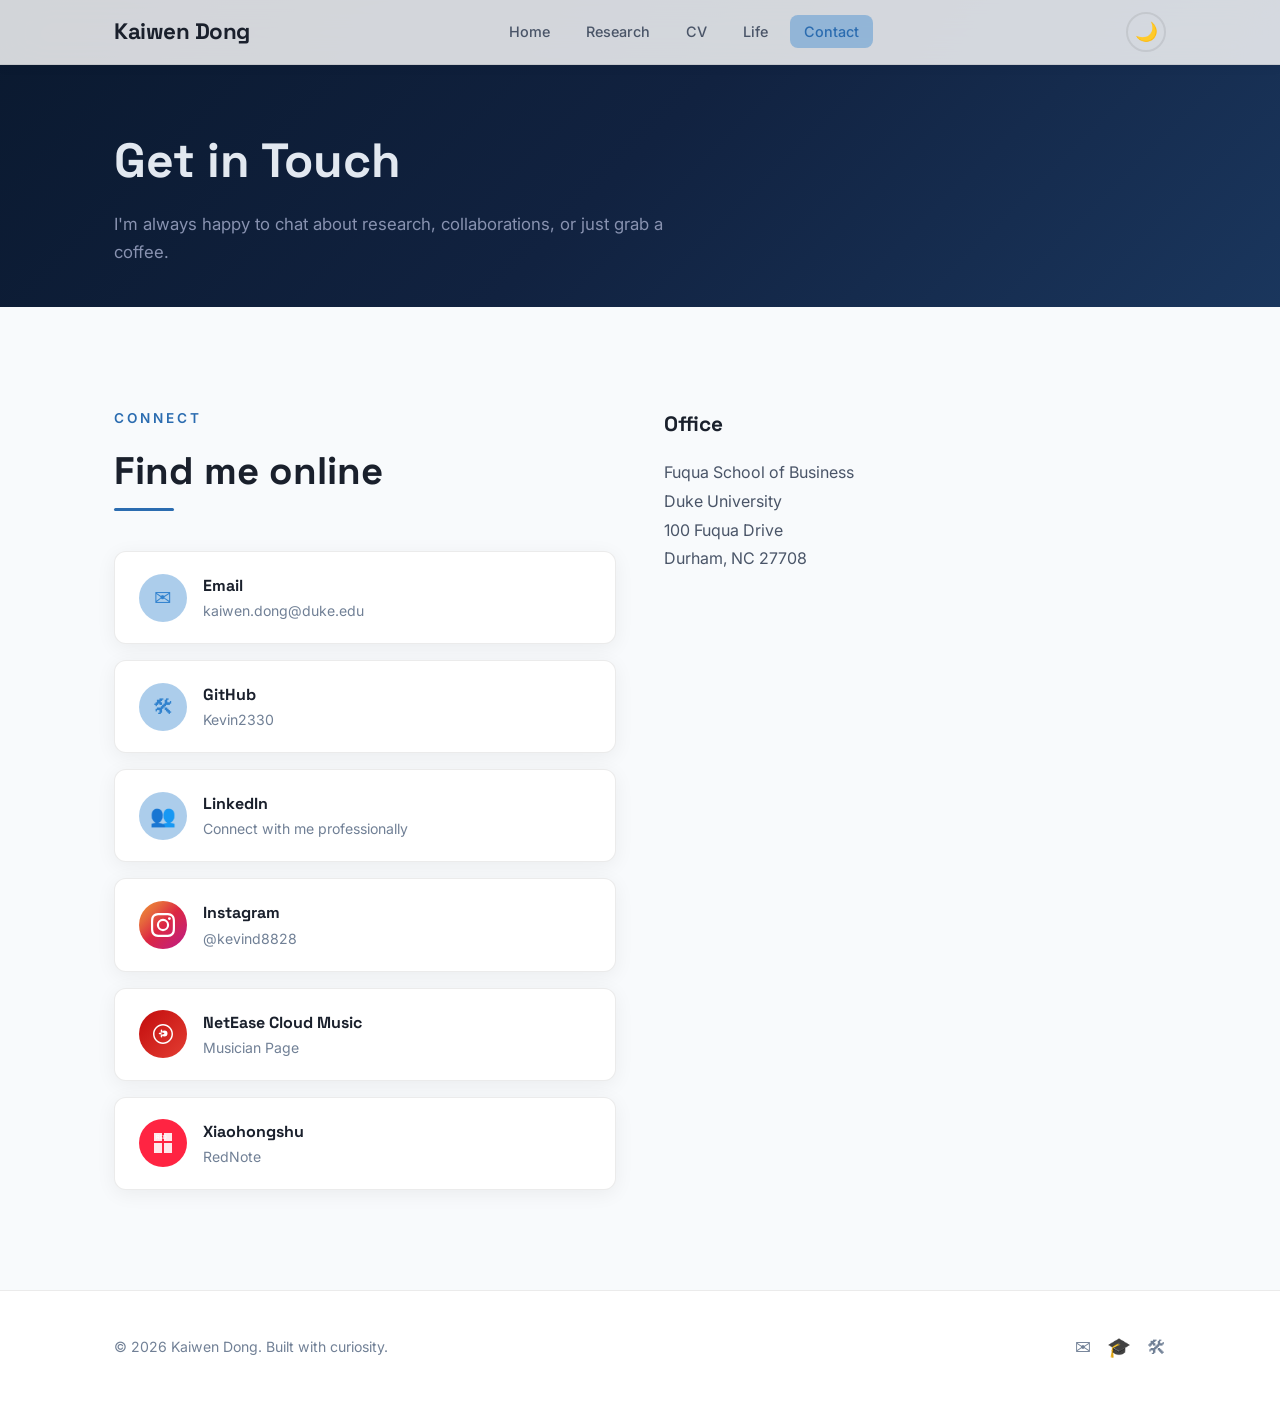
==== commit dbb214e4: "Update about section and add social links to contact page - About: add first-year PhD detail, MACSS-" ====
--- a/contact.html
+++ b/contact.html
@@ -77,6 +77,46 @@
                 </div>
               </a>
             </li>
+            <li>
+              <a href="https://www.instagram.com/kevind8828/" target="_blank" rel="noopener" class="contact-link animate-on-scroll">
+                <span class="contact-icon" style="background: linear-gradient(135deg, #f09433, #e6683c, #dc2743, #cc2366, #bc1888); padding: 10px;">
+                  <svg width="24" height="24" viewBox="0 0 24 24" fill="white" xmlns="http://www.w3.org/2000/svg">
+                    <path d="M12 2.163c3.204 0 3.584.012 4.85.07 3.252.148 4.771 1.691 4.919 4.919.058 1.265.069 1.645.069 4.849 0 3.205-.012 3.584-.069 4.849-.149 3.225-1.664 4.771-4.919 4.919-1.266.058-1.644.07-4.85.07-3.204 0-3.584-.012-4.849-.07-3.26-.149-4.771-1.699-4.919-4.92-.058-1.265-.07-1.644-.07-4.849 0-3.204.013-3.583.07-4.849.149-3.227 1.664-4.771 4.919-4.919 1.266-.057 1.645-.069 4.849-.069zM12 0C8.741 0 8.333.014 7.053.072 2.695.272.273 2.69.073 7.052.014 8.333 0 8.741 0 12c0 3.259.014 3.668.072 4.948.2 4.358 2.618 6.78 6.98 6.98C8.333 23.986 8.741 24 12 24c3.259 0 3.668-.014 4.948-.072 4.354-.2 6.782-2.618 6.979-6.98.059-1.28.073-1.689.073-4.948 0-3.259-.014-3.667-.072-4.947-.196-4.354-2.617-6.78-6.979-6.98C15.668.014 15.259 0 12 0zm0 5.838a6.162 6.162 0 100 12.324 6.162 6.162 0 000-12.324zM12 16a4 4 0 110-8 4 4 0 010 8zm6.406-11.845a1.44 1.44 0 100 2.881 1.44 1.44 0 000-2.881z"/>
+                  </svg>
+                </span>
+                <div class="contact-link-text">
+                  <h4>Instagram</h4>
+                  <p>@kevind8828</p>
+                </div>
+              </a>
+            </li>
+            <li>
+              <a href="https://163cn.tv/YZ1ZCcM" target="_blank" rel="noopener" class="contact-link animate-on-scroll">
+                <span class="contact-icon" style="background: linear-gradient(135deg, #c20c0c, #e33e33); padding: 10px;">
+                  <svg width="24" height="24" viewBox="0 0 24 24" fill="white" xmlns="http://www.w3.org/2000/svg">
+                    <path d="M12 2C6.477 2 2 6.477 2 12s4.477 10 10 10 10-4.477 10-10S17.523 2 12 2zm0 1.5c4.694 0 8.5 3.806 8.5 8.5s-3.806 8.5-8.5 8.5S3.5 16.694 3.5 12 7.306 3.5 12 3.5zm-1.5 4a.75.75 0 00-.75.75v2.5H8.5a.75.75 0 000 1.5h1.25v2.5a.75.75 0 001.5 0v-2.5h1.25a.75.75 0 000-1.5h-1.25v-2.5a.75.75 0 00-.75-.75zm3 1a3 3 0 11-.001 6.001A3 3 0 0113.5 8.5z"/>
+                  </svg>
+                </span>
+                <div class="contact-link-text">
+                  <h4>NetEase Cloud Music</h4>
+                  <p>Musician Page</p>
+                </div>
+              </a>
+            </li>
+            <li>
+              <a href="https://xhslink.com/m/3Cy7cmgS21p" target="_blank" rel="noopener" class="contact-link animate-on-scroll">
+                <span class="contact-icon" style="background: #ff2442; padding: 10px;">
+                  <svg width="24" height="24" viewBox="0 0 24 24" fill="white" xmlns="http://www.w3.org/2000/svg">
+                    <path d="M3 2h8v8H3V2zm10 0h8v8h-8V2zM3 12h8v10H3V12zm10 0h8v10h-8V12z" opacity="0.9"/>
+                    <text x="5" y="8" font-size="5" font-weight="bold" fill="white" font-family="Arial">RED</text>
+                  </svg>
+                </span>
+                <div class="contact-link-text">
+                  <h4>Xiaohongshu</h4>
+                  <p>RedNote</p>
+                </div>
+              </a>
+            </li>
           </ul>
         </div>
 
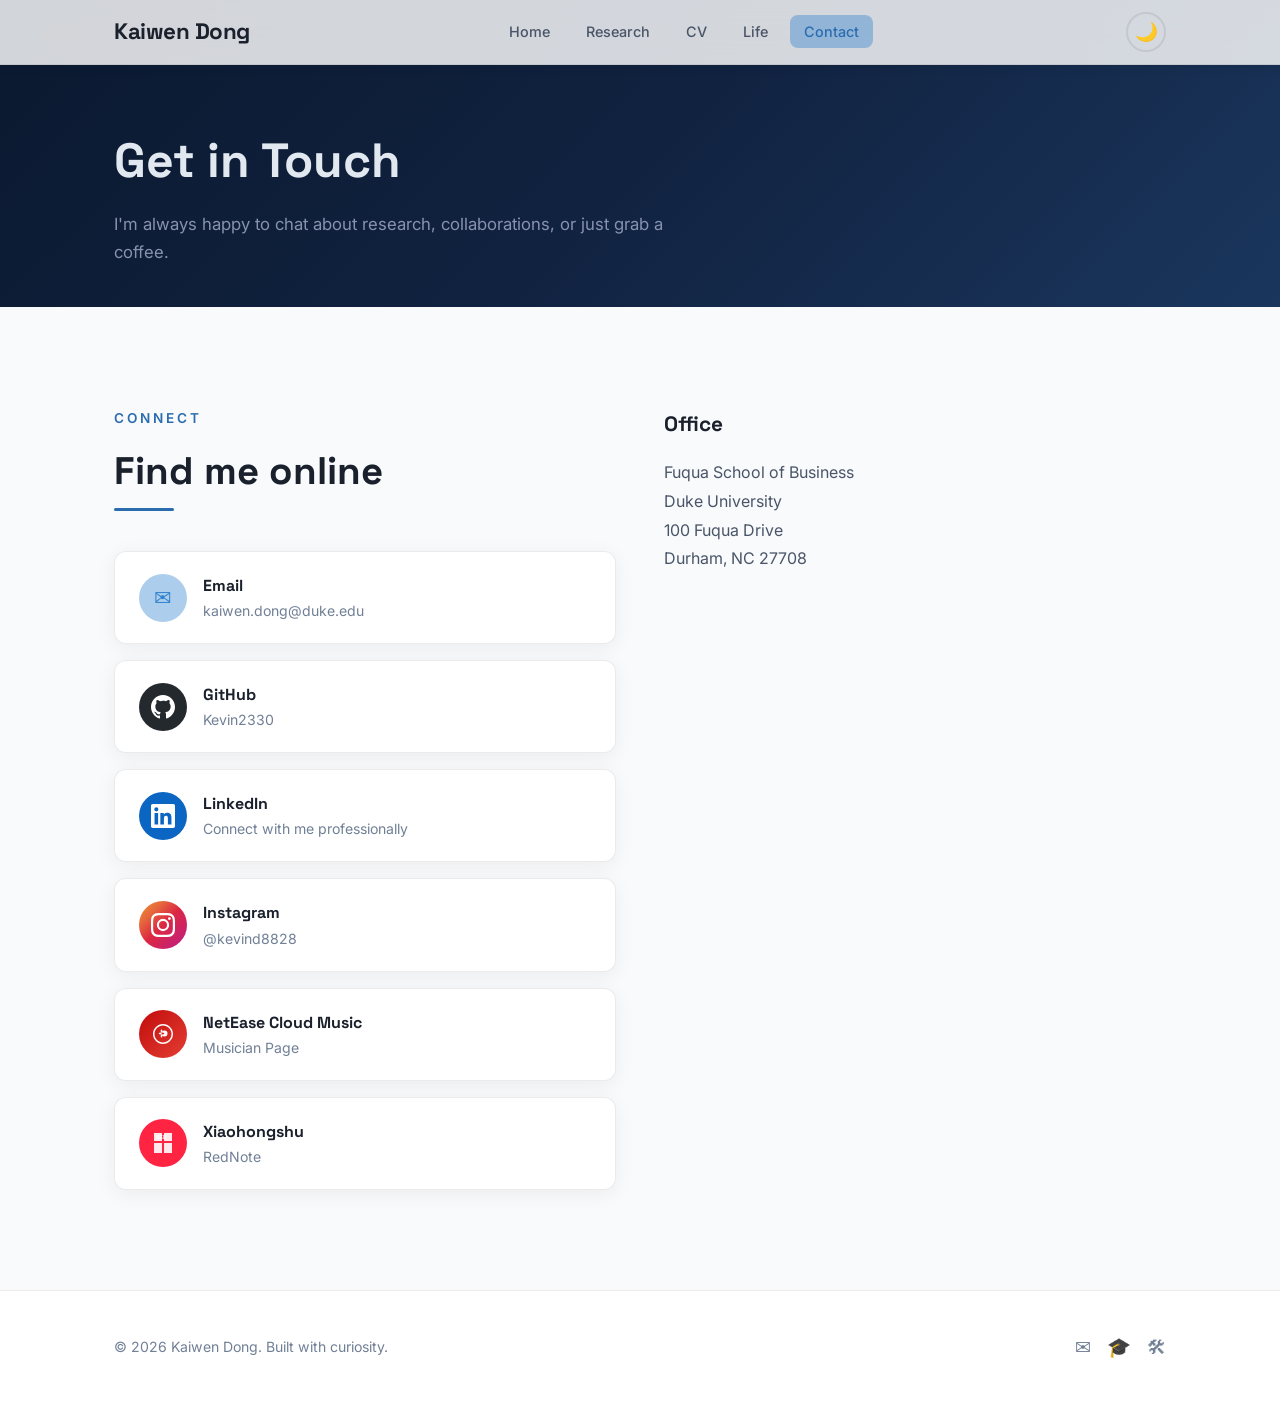
==== commit bd91c4a9: "Update GitHub and LinkedIn icons to official SVG logos Co-Authored-By: Claude Opus 4.6 (1M context) " ====
--- a/contact.html
+++ b/contact.html
@@ -4,6 +4,23 @@
   <meta charset="UTF-8">
   <meta name="viewport" content="width=device-width, initial-scale=1.0">
   <title>Contact | Kaiwen Dong</title>
+  <meta name="description" content="Contact Kaiwen Dong — email, GitHub, LinkedIn, Instagram, and office address at Duke University's Fuqua School of Business.">
+  <meta name="keywords" content="Kaiwen Dong, contact, email, Duke University, Fuqua School of Business, GitHub, LinkedIn, social media">
+  <meta name="author" content="Kaiwen Dong">
+  <meta name="robots" content="index, follow">
+  <link rel="canonical" href="https://kevin2330.github.io/contact.html">
+  <!-- Open Graph -->
+  <meta property="og:title" content="Contact | Kaiwen Dong">
+  <meta property="og:description" content="Get in touch with Kaiwen Dong — email, GitHub, LinkedIn, and office at Duke Fuqua School of Business.">
+  <meta property="og:image" content="https://kevin2330.github.io/assets/profile.jpg">
+  <meta property="og:url" content="https://kevin2330.github.io/contact.html">
+  <meta property="og:type" content="website">
+  <meta property="og:site_name" content="Kaiwen Dong">
+  <!-- Twitter Card -->
+  <meta name="twitter:card" content="summary_large_image">
+  <meta name="twitter:title" content="Contact | Kaiwen Dong">
+  <meta name="twitter:description" content="Get in touch with Kaiwen Dong — email, GitHub, LinkedIn, and office at Duke Fuqua School of Business.">
+  <meta name="twitter:image" content="https://kevin2330.github.io/assets/profile.jpg">
   <link rel="preconnect" href="https://fonts.googleapis.com">
   <link rel="preconnect" href="https://fonts.gstatic.com" crossorigin>
   <link href="https://fonts.googleapis.com/css2?family=Inter:wght@400;500;600;700&family=Space+Grotesk:wght@500;600;700&display=swap" rel="stylesheet">
@@ -61,7 +78,11 @@
             </li>
 <li>
               <a href="https://github.com/Kevin2330" target="_blank" rel="noopener" class="contact-link animate-on-scroll">
-                <span class="contact-icon">&#128736;</span>
+                <span class="contact-icon" style="background: #24292e; padding: 10px;">
+                  <svg width="24" height="24" viewBox="0 0 24 24" fill="white" xmlns="http://www.w3.org/2000/svg">
+                    <path d="M12 0C5.374 0 0 5.373 0 12c0 5.302 3.438 9.8 8.207 11.387.599.111.793-.261.793-.577v-2.234c-3.338.726-4.033-1.416-4.033-1.416-.546-1.387-1.333-1.756-1.333-1.756-1.089-.745.083-.729.083-.729 1.205.084 1.839 1.237 1.839 1.237 1.07 1.834 2.807 1.304 3.492.997.107-.775.418-1.305.762-1.604-2.665-.305-5.467-1.334-5.467-5.931 0-1.311.469-2.381 1.236-3.221-.124-.303-.535-1.524.117-3.176 0 0 1.008-.322 3.301 1.23A11.509 11.509 0 0112 5.803c1.02.005 2.047.138 3.006.404 2.291-1.552 3.297-1.23 3.297-1.23.653 1.653.242 2.874.118 3.176.77.84 1.235 1.911 1.235 3.221 0 4.609-2.807 5.624-5.479 5.921.43.372.823 1.102.823 2.222v3.293c0 .319.192.694.801.576C20.566 21.797 24 17.3 24 12c0-6.627-5.373-12-12-12z"/>
+                  </svg>
+                </span>
                 <div class="contact-link-text">
                   <h4>GitHub</h4>
                   <p>Kevin2330</p>
@@ -70,7 +91,11 @@
             </li>
             <li>
               <a href="https://www.linkedin.com/in/kaiwendong/" target="_blank" rel="noopener" class="contact-link animate-on-scroll">
-                <span class="contact-icon">&#128101;</span>
+                <span class="contact-icon" style="background: #0A66C2; padding: 10px;">
+                  <svg width="24" height="24" viewBox="0 0 24 24" fill="white" xmlns="http://www.w3.org/2000/svg">
+                    <path d="M20.447 20.452h-3.554v-5.569c0-1.328-.027-3.037-1.852-3.037-1.853 0-2.136 1.445-2.136 2.939v5.667H9.351V9h3.414v1.561h.046c.477-.9 1.637-1.85 3.37-1.85 3.601 0 4.267 2.37 4.267 5.455v6.286zM5.337 7.433a2.062 2.062 0 01-2.063-2.065 2.064 2.064 0 112.063 2.065zm1.782 13.019H3.555V9h3.564v11.452zM22.225 0H1.771C.792 0 0 .774 0 1.729v20.542C0 23.227.792 24 1.771 24h20.451C23.2 24 24 23.227 24 22.271V1.729C24 .774 23.2 0 22.222 0h.003z"/>
+                  </svg>
+                </span>
                 <div class="contact-link-text">
                   <h4>LinkedIn</h4>
                   <p>Connect with me professionally</p>
